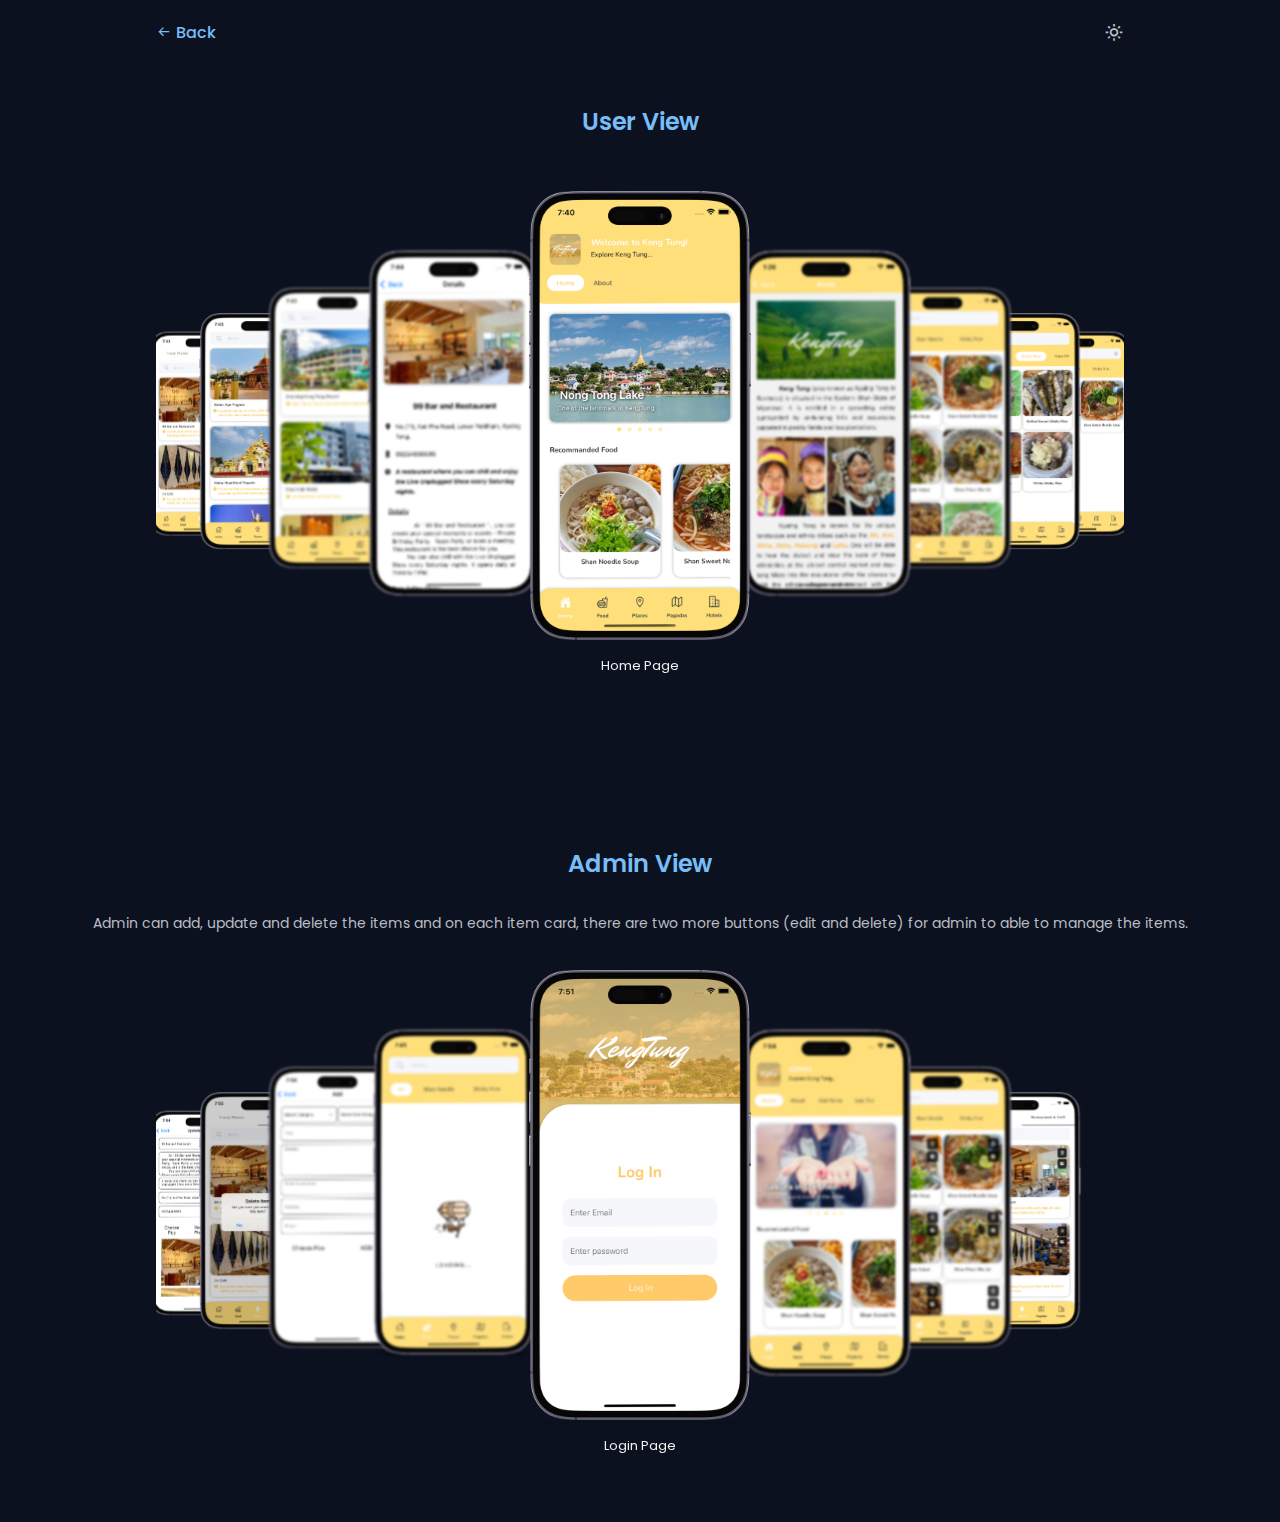
==== screen/KengTung_App.html @ 6d8c5354 "add new screen" ====
<!DOCTYPE html>
<html lang="en">
  <head>
    <meta charset="UTF-8" />
    <meta http-equiv="X-UA-Compatible" content="IE=edge" />
    <meta name="viewport" content="width=device-width, initial-scale=1.0" />
    <title>KengTung App Preview</title>
    <!--=============== Swiper CSS ===============-->
    <link rel="stylesheet" href="/assets/css/swiper-bundle.min.css" />
    <!--=============== CSS ===============-->
    <link rel="stylesheet" href="/assets/css/styles.css" />

    <!--=============== FAVICON ===============-->
    <link rel="shortcut icon" href="./assets/img/T-3.png" type="image/x-icon" />

    <!--=============== BOXICONS ===============-->
    <link
      href="https://unpkg.com/boxicons@2.1.4/css/boxicons.min.css"
      rel="stylesheet"
    />
  </head>
  <body>
    <header class="header" id="header">
      <nav class="nav container">
        <a href="/index.html" class="nav_logo">
          <i class="bx bx-arrow-back back_icon"></i> Back
        </a>

        <!-- Theme Change Button -->
        <i class="bx bx-sun change_theme" id="theme_button"></i>
      </nav>
    </header>
    <!-- ######## Main ####### -->
    <main class="main">
      <!--======== User Section =========-->
      <section class="user section">
        <h2 class="section__title">User View</h2>

        <div class="user_container container swiper">
          <div class="swiper-wrapper">
            <div class="user_card swiper-slide">
              <img src="/assets/img/userHome.png" class="user_image" />
              <p class="user_description">Home Page</p>
            </div>
            <div class="user_card swiper-slide">
              <img src="/assets/img/about.png" class="user_image" />
              <p class="user_description">About Page</p>
            </div>
            <div class="user_card swiper-slide">
              <img src="/assets/img/userFood.png" class="user_image" />
              <p class="user_description">Food Page</p>
            </div>
            <div class="user_card swiper-slide">
              <img src="/assets/img/userFoodC.png" class="user_image" />
              <p class="user_description">Sub-Category for Food Page</p>
            </div>
            <div class="user_card swiper-slide">
              <img src="/assets/img/search.png" class="user_image" />
              <p class="user_description">Search Bar</p>
            </div>
            <div class="user_card swiper-slide">
              <img src="/assets/img/places.png" class="user_image" />
              <p class="user_description">Travel Places Page</p>
            </div>
            <div class="user_card swiper-slide">
              <img src="/assets/img/restuarant.png" class="user_image" />
              <p class="user_description">Restaurant Page</p>
            </div>
            <div class="user_card swiper-slide">
              <img src="/assets/img/pagoda.png" class="user_image" />
              <p class="user_description">Pagoda Page</p>
            </div>
            <div class="user_card swiper-slide">
              <img src="/assets/img/hotel.png" class="user_image" />
              <p class="user_description">Hotel Page</p>
            </div>
            <div class="user_card swiper-slide">
              <img src="/assets/img/detail.png" class="user_image" />
              <p class="user_description">Detail Page</p>
            </div>
          </div>
        </div>
      </section>

      <section class="user section">
        <h2 class="section__title">Admin View</h2>
        <p class="section_description">
          Admin can add, update and delete the items and on each item card,
          there are two more buttons (edit and delete) for admin to able to
          manage the items.
        </p>
        <div class="user_container container swiper">
          <div class="swiper-wrapper">
            <div class="user_card swiper-slide">
              <img src="/assets/img/login.png" class="user_image" />
              <p class="user_description">Login Page</p>
            </div>
            <div class="user_card swiper-slide">
              <img src="/assets/img/adminHome.png" class="user_image" />
              <p class="user_description">Home Page</p>
            </div>
            <div class="user_card swiper-slide">
              <img src="/assets/img/adminFood.png" class="user_image" />
              <p class="user_description">Food Page</p>
            </div>
            <div class="user_card swiper-slide">
              <img src="/assets/img/adminRestaurant.png" class="user_image" />
              <p class="user_description">Restaurant Page</p>
            </div>
            <div class="user_card swiper-slide">
              <img src="/assets/img/edit.png" class="user_image" />
              <p class="user_description">Edit Items</p>
            </div>
            <div class="user_card swiper-slide">
              <img src="/assets/img/delete.png" class="user_image" />
              <p class="user_description">Delete Items</p>
            </div>
            <div class="user_card swiper-slide">
              <img src="/assets/img/add.png" class="user_image" />
              <p class="user_description">Add New Items</p>
            </div>
            <div class="user_card swiper-slide">
              <img src="/assets/img/loading.png" class="user_image" />
              <p class="user_description">Loading Animation</p>
            </div>
          </div>
        </div>
      </section>
    </main>

    <!--=============== Swiper JS ===============-->
    <script src="/assets/js/swiper-bundle.min.js"></script>

    <!-- =============== MAIN JS =============== -->
    <script src="/assets/js/main.js"></script>
  </body>
</html>
---- assets/css/styles.css ----
/*=============== GOOGLE FONTS ===============*/
@import url("https://fonts.googleapis.com/css2?family=Poppins:wght@400;500;600&display=swap");

/*=============== VARIABLES CSS ===============*/
:root {
  --header-height: 3.5rem;

  /*========== Colors ==========*/
  /*Color mode HSL(hue, saturation, lightness)*/
  /*
        Purple: hsl(250, 66%, 75%)
        Blue: hsl(207, 90%, 72%)
        Pink: hsl(356, 66%, 75%)
        Teal: hsl(174, 63%, 62%)
  */
  --first-hue: 207;
  --sat: 90%;
  --lig: 72%;
  --second-hue: 219;
  --first-color: hsl(var(--first-hue), var(--sat), var(--lig));
  --first-color-alt: hsl(var(--first-hue), var(--sat), 65%); /* -4% */
  --title-color: hsl(var(--second-hue), 15%, 95%);
  --text-color: hsl(var(--second-hue), 8%, 75%);
  --text-color-light: hsl(var(--second-hue), 4%, 55%);
  --body-color: hsl(var(--second-hue), 48%, 8%);
  --container-color: hsl(var(--second-hue), 32%, 12%);

  /*========== Font and typography ==========*/
  /*.5rem = 8px | 1rem = 16px ...*/
  --body-font: "Poppins", sans-serif;
  --biggest-font-size: 1.75rem;
  --h1-font-size: 1.5rem;
  --h2-font-size: 1.25rem;
  --h3-font-size: 1rem;
  --normal-font-size: 0.938rem;
  --small-font-size: 0.813rem;
  --smaller-font-size: 0.75rem;
  --tiny-font-size: 0.625rem;

  /*========== Font weight ==========*/
  --font-medium: 500;
  --font-semibold: 600;

  /*========== z index ==========*/
  --z-tooltip: 10;
  --z-fixed: 100;
  --z-modal: 1000;
}

/* Responsive typography */
@media screen and (min-width: 968px) {
  :root {
    --biggest-font-size: 2.5rem;
    --h1-font-size: 2.25rem;
    --h2-font-size: 1.5rem;
    --h3-font-size: 1.25rem;
    --normal-font-size: 1rem;
    --small-font-size: 0.875rem;
    --smaller-font-size: 0.813rem;
  }
}

/*=============== BASE ===============*/
* {
  box-sizing: border-box;
  padding: 0;
  margin: 0;
}

html {
  scroll-behavior: smooth;
}

body,
button,
input,
textarea {
  font-family: var(--body-font);
  font-size: var(--normal-font-size);
}

body {
  background-color: var(--body-color);
  color: var(--text-color);
  transition: 0.4s; /* for light mode animation */
}

h1,
h2,
h3 {
  color: var(--title-color);
  font-weight: var(--font-semibold);
}

ul {
  list-style: none;
}

a {
  text-decoration: none;
}

button {
  cursor: pointer;
  border: none;
  outline: none;
}

img {
  max-width: 100%;
  height: auto;
}

/*=============== THEME ===============*/
.change_theme {
  font-size: 1.25rem;
  cursor: pointer;
  transition: 0.3s;
}

.change_theme:hover {
  color: var(--first-color);
}

/*========== Variables Light theme ==========*/
body.light-theme {
  --title-color: hsl(var(--second-hue), 15%, 15%);
  --text-color: hsl(var(--second-hue), 8%, 35%);

  --body-color: hsl(var(--second-hue), 100%, 99%);
  --container-color: white;
}

/*========== 
    Color changes in some parts of 
    the website, in light theme
==========*/
.light-theme .scroll-header {
  box-shadow: 0 2px 4px hsla(0, 0%, 1%, 0.1);
}

.light-theme .nav_menu {
  background-color: hsla(var(--second-hue), 32%, 90%, 0.5);
}

.light-theme .skills_content,
.light-theme .contact_card {
  box-shadow: 0 2px 8px hsl(var(--second-hue), 48%, 8%, 0.15);
}
/* .light-theme .experience_list {
  transition: 0.1s;
} */
.light-theme .experience_list:hover {
  box-shadow: 0 2px 8px hsl(var(--second-hue), 48%, 8%, 0.15);
  /* border: 1px solid var(--first-color); */
  /* background-color: none; */
}

.light-theme .footer_decription,
.light-theme .footer_social-link,
.light-theme .button {
  color: var(--title-color);
}

.light-theme .footer_social-link:hover {
  color: white;
  background: var(--title-color);
}

.light-theme .contact_button {
  font-weight: var(--font-medium);
}

.light-theme .button:hover {
  color: var(--body-color);
}
.light-theme .button {
  box-shadow: none;
}

.light-theme .button-transparent {
  box-shadow: 0;
}

.light-theme .active-link,
.light-theme .home_photo-border {
  box-shadow: none;
}

.light-theme .button-transparent::before {
  opacity: 0;
}
/*=============== REUSABLE CSS CLASSES ===============*/
.container {
  max-width: 968px;
  margin-left: 1rem;
  margin-right: 1rem;
}

.grid {
  display: grid;
  gap: 1.25rem;
}

.main {
  overflow: hidden;
}

.section {
  padding: 4.5rem 0 1rem;
}

.section__title,
.section__subtitle {
  text-align: center;
}

.section__title {
  font-size: var(--h2-font-size);
  color: var(--first-color);
  margin-bottom: 2rem;
}

.section__subtitle {
  display: block;
  font-size: var(--smaller-font-size);
  color: var(--text-color-light);
}

/*=============== HEADER & NAV===============*/
.header {
  position: fixed;
  top: 0;
  left: 0;
  width: 100%;
  background-color: var(--body-color);
  z-index: var(--z-fixed);
  transition: 0.4s;
}

.nav {
  display: flex;
  justify-content: space-between;
  align-items: center;
  height: var(--header-height);
}

.nav_logo {
  color: var(--first-color);
  font-weight: var(--font-medium);
  transition: 0.4s;
}

.nav_logo:hover {
  color: var(--first-color-alt);
}

.nav_menu {
  position: fixed;
  /* width: 65px; */
  width: 100%;
  /* height: max-content; */
  /* margin: auto 0;
  inset: 0; */
  bottom: 0;
  left: 0;
  background-color: hsla(var(--second-hue), 32%, 16%, 0.8);
  /* border-radius: 0 2rem 2rem 0; */
  border-radius: 1rem 1rem 0 0;
  /* padding: 2.25rem 1rem; */
  padding: 1rem 2.2rem;
  backdrop-filter: blur(10px);
  transition: 0.4s;
}

.nav_list {
  display: grid;
  /* row-gap: 2rem; */
  /* column-gap: 2rem; */
  justify-content: space-between;
  display: flex;
}

.nav_link {
  color: var(--text-color);
  font-size: 1.15rem;
  padding: 0.45rem;
  border-radius: 5rem;
  display: flex;
  cursor: pointer;
}

/* KT Variables */
.back_icon {
  font-size: var(--small-font-size);
  color: var(--first-color);
  display: flex;
  width: fit-content;
  align-items: center;
  column-gap: 0.25rem;
  cursor: pointer;
  padding-left: 1px;
  padding-right: 1px;
  position: relative;
  transition: 0.4s;
}

.nav_logo:hover .back_icon {
  transform: translateX(-0.25rem);
}

/* Active link */
.active-link {
  background: linear-gradient(
    180deg,
    hsla(var(--first-hue), var(--sat), var(--lig), 1),
    hsla(var(--first-hue), var(--sat), var(--lig), 0.2)
  );

  box-shadow: 0 0 0.5em 0 var(--first-color);
  color: var(--title-color);
}

/* Change background header */
.scroll-header {
  box-shadow: 0 4px 4px hsla(0, 0%, 4%, 0.5);
}

/*=============== HOME ===============*/
.home_container {
  position: relative;
  row-gap: 4rem;
  padding-top: 2rem;
}

.home_data {
  text-align: center;
}

.home_greeting,
.home_position {
  font-size: var(--small-font-size);
  font-weight: var(--font-medium);
}

.home_greeting {
  display: block;
  color: var(--title-color);
  margin-bottom: 0.25rem;
}

.home_name {
  font-size: var(--h1-font-size);
  color: var(--first-color);
  margin-bottom: 0.2rem;
}

.home_position {
  color: var(--text-color);
  margin-bottom: 2.25rem;
}

.home_profile-img {
  width: 190px;
  max-width: 95%;
}

.home_photo {
  width: 190px;
  height: 290px;
  background: linear-gradient(
    180deg,
    hsla(var(--first-hue), var(--sat), var(--lig), 0.05),
    hsla(var(--first-hue), var(--sat), var(--lig), 1)
  );
  display: flex;
  align-items: flex-end;
  justify-content: center;
  border-radius: 10rem 10rem 10rem 10rem;
  overflow: hidden;
}

.home_photo-border {
  justify-self: center;
  border: 2px solid var(--first-color);

  border-radius: 10rem 10rem 10rem 10rem;
  padding: 0.3rem;
  box-shadow: 0 0 0.5em 0 var(--first-color-alt);
}

.home_button {
  justify-content: center;
  align-items: center;
}
/*=============== BUTTONS ===============*/
.button {
  display: inline-block;
  background-color: var(--first-color);
  padding: 0.75rem 1rem;
  border-radius: 0.5rem;
  color: var(--body-color);
  font-size: var(--small-font-size);
  font-weight: var(--font-medium);
  transition: 0.4s;
  box-shadow: inset 0 0 0.5em 0 var(--first-color),
    0 0 0.5em 0 var(--first-color);
}

.button-transparent {
  background-color: transparent;
  color: var(--first-color);
  border: 2px solid var(--first-color);
  box-shadow: inset 0 0 0.5em 0 var(--first-color),
    0 0 0.5em 0 var(--first-color);
  position: relative;
}

.button-transparent::before {
  content: "";
  position: absolute;
  background: var(--first-color);
  top: 90%;
  left: 0;
  width: 100%;
  height: 100%;
  transform: perspective(8em) rotatex(40deg) scale(0.7, 0.15);
  filter: blur(2em);
  /* opacity: 0.7; */
}

.button:hover {
  color: var(--body-color);
  background-color: var(--first-color-alt);
}

/*=============== ABOUT ===============*/
.about_container {
  row-gap: 2.5rem;
}

.about_data {
  text-align: center;
  transition: 0.4s;
}

.about_description {
  text-align: justify;
  margin: 0 1rem 2rem 1rem;
}
/*=============== ABOUT ===============*/
.skills_container {
  row-gap: 2rem;
  padding-top: 1rem;
}

.skills_content {
  background-color: var(--container-color);
  padding: 1.5rem;
  border-radius: 1.25rem;
}

.skills_title {
  font-size: var(--normal-font-size);
  font-weight: var(--font-medium);
  color: var(--first-color);
  text-align: center;
  margin-bottom: 1.5rem;
}

.skills_box {
  display: flex;
  justify-content: center;
  column-gap: 2.5rem;
}

.skills_group {
  display: grid;
  align-content: flex-start;
  row-gap: 1.5rem;
}

.skills_data {
  display: flex;
  column-gap: 0.5rem;
}

.skills .bxs-check-circle {
  color: var(--first-color);
  font-size: 1rem;
  font-weight: var(--font-medium);
}

.skills_name {
  font-size: var(--normal-font-size);
  font-weight: var(--font-medium);
  line-height: 18px;
}

.skills_level {
  font-size: var(--tiny-font-size);
}

/*=============== EXPERIENCE ===============*/
.experience_container {
  row-gap: 1.2rem;
  padding-top: 5.5rem;
  padding-bottom: 2rem;
}
.experience_data {
  width: 80%;
  height: auto;
  position: relative;
  justify-self: center;
  align-self: center;
}

.experience_items {
  list-style: none;
  margin-left: 1rem;
}
.experience_items::after {
  position: absolute;
  content: " ";
  width: 2px;
  height: 100%;
  background-image: linear-gradient(
    to bottom,
    var(--first-color),
    var(--first-color-alt)
  );
  left: -14px;
}

.experience_list {
  width: 100%;
  height: auto;
  padding: 15px 20px;
  /* background-color: var(--container-color); */
  box-shadow: 1px 1p 25px #0000008a;
  border-radius: 1rem;
  margin-bottom: 4.5rem;
  float: none;
  clear: none;
  position: relative;
  z-index: 99;
  transition: 0.4s;
}

.experience_list:hover {
  background-color: var(--container-color);
}

.experience_list:nth-child(odd) {
  float: left;
  clear: right;
}

.experience_list:nth-child(even) {
  float: right;
  clear: left;
}

.experience_list:last-child {
  margin-bottom: 0;
}

.exp_title {
  font-size: var(--normal-font-size);
  font-weight: var(--font-medium);
  color: var(--title-color);
}

.exp_description {
  font-size: var(--small-font-size);
  margin: 0.75rem 0;
  color: var(--text-color);
}

.exp_link {
  font-size: var(--smaller-font-size);
  color: var(--title-color);
  display: flex;
  width: fit-content;
  align-items: center;
  column-gap: 0.25rem;
  cursor: pointer;
  float: none;
  clear: none;
  position: relative;
}

.exp_link-icon {
  font-size: 1rem;
  transition: 0.4s;
}

.exp_link:hover .exp_link-icon {
  transform: translateX(0.25rem);
}

.exp_date {
  position: absolute;
  top: -28px;
  left: 15px;
  padding: 0.12rem 1rem;
  background-color: var(--first-color);
  /* border: 1px solid var(--first-color); */
  border-radius: 0.5rem;
  font-size: var(--smaller-font-size);
  font-weight: var(--font-medium);
  color: var(--body-color);
  display: grid;
  place-items: center;
}

.exp_circle {
  width: 25px;
  height: 25px;
  background-color: #a8d5ff;
  border-radius: 50%;
  position: absolute;
  top: 0;
  left: -29px;
  opacity: 1;
  transform: translate(-50%, -50%);
  box-shadow: inset 0 0 0.5em 0 #a8d5ff, 0 0 0.5em 0 #a8d5ff;
}

.exp_circle::after {
  content: " ";
  width: 15px;
  height: 15px;
  background-color: #379eff;
  border-radius: 50%;
  position: absolute;
  top: 50%;
  left: 50%;
  transform: translate(-50%, -50%);
  box-shadow: 0 0 0.7em 0 #379eff;
}

/*=============== SERVICES ===============*/

/* Services modal */

/*Active modal*/

/*=============== WORK ===============*/

/* Active item work*/

/*=============== TESTIMONIAL ===============*/

/* Swiper class */

/*=============== CONTACT ===============*/

/*=============== FOOTER ===============*/
.footer_container {
  padding: 3rem 0 8rem;
  transition: 0.4s;
  /* height: 100%; */
}

.footer {
  background-color: var(--first-color);
  /* height: 100vh; */
}

.footer_title {
  color: var(--body-color);
  font-size: 1.6rem;
  font-style: italic;
  text-align: center;
  margin-bottom: 1.5rem;
  margin-top: 1rem;
}

.footer_decription {
  color: white;
  text-align: center;
  margin-bottom: 2rem;
  font-size: var(--h3-font-size);
}

.footer_social {
  display: flex;
  justify-content: center;
  column-gap: 1.5rem;
  margin-bottom: 2rem;
}

.footer_social-link {
  color: white;
  background-color: var(--body-color);
  font-size: 1rem;
  padding: 0.25rem;
  border-radius: 0.25rem;
  display: inline-flex;
  transition: 0.4s;
}

.footer_social-link:hover {
  background-color: white;
  color: var(--body-color);
  border-radius: 50%;
  transform: scale(1.2);
}

.contact_info {
  display: grid;
  gap: 1rem;
}

.contact_card {
  background-color: var(--container-color);
  padding: 1rem;
  border-radius: 1rem;
  text-align: center;
}

.contact_card-title,
.contact_card-data {
  font-size: var(--small-font-size);
}

.contact_card-title {
  font-weight: var(--font-medium);
}

.contact_card-data {
  margin-bottom: 0.75rem;
  display: block;
}

.contact_button {
  display: flex;
  color: var(--first-color);
  font-size: var(--small-font-size);
  align-items: center;
  justify-content: center;
  column-gap: 0.25rem;
  cursor: pointer;
}

.contact_button:hover .contact_button-icon {
  transform: translateX(0.25rem);
}

.contact_button-icon {
  font-size: 1rem;
  transition: 0.4s;
}

/*=============== Swiper ===============*/

.user_card {
  background-position: center;

  position: relative;
  width: 100%;
  overflow: hidden;
  filter: blur(1.5px);
  transition: 0.4s;
}

.swiper {
  width: auto;
  padding-top: 20px;
  padding-bottom: 50px;
  position: relative;
}

.swiper-slide-active {
  filter: blur(0px);
}

.user_image {
  width: 100%;
  display: block;
  box-shadow: 0px -4px 8px 0px rgba(0, 0, 0, 0.2);
  overflow: hidden;
  padding: 0 10px 0 10px;
}

.user_description {
  text-align: center;
  font-size: var(--smaller-font-size);
  padding-top: 1rem;
  color: var(--title-color);
  display: none;
  transition: 0.4s;
  align-self: center;
}

.swiper-slide-active .user_description {
  display: block;
}

/* .swiper-slide {
  background-position: center;
  background-size: cover;
  width: 300px;
  height: 300px;
}

.swiper-slide img {
  display: block;
  width: 100%;
} */

.swiper-3d .swiper-slide-shadow-left,
.swiper-3d .swiper-slide-shadow-right {
  background-image: none;
}

.section_description {
  align-self: center;
  text-align: justify;
  padding-right: 2rem;
  padding-left: 2rem;
  padding-bottom: 1rem;
  font-size: var(--smaller-font-size);
  display: flex;
  justify-content: space-around;
}

/*=============== SCROLL BAR ===============*/
.popup {
  position: relative;
  display: inline-block;
  cursor: pointer;
  -webkit-user-select: none;
  -moz-user-select: none;
  -ms-user-select: none;
  user-select: none;
}

/* The actual popup */
.popuptext {
  display: none;
  font-size: var(--smaller-font-size);
  background-color: #555;
  color: #fff;
  text-align: center;
  border-radius: 6px;
  padding: 0.5rem 0.8rem;
  /* position: absolute; */
  z-index: 100;
  justify-self: center;
  /* display: inline-grid; */

  bottom: -312%;
  transition: 0.4s;
}

/* Popup arrow */

/* Toggle this class - hide and show the popup */
.show {
  display: inline-grid;
  -webkit-animation: fadeIn 1s;
  animation: fadeIn 1s;
}

/* Add animation (fade in the popup) */
@-webkit-keyframes fadeIn {
  from {
    opacity: 0;
  }
  to {
    opacity: 0.8;
  }
}

@keyframes fadeIn {
  from {
    opacity: 0;
  }
  to {
    opacity: 0.8;
  }
}

/*=============== SCROLL BAR ===============*/
::-webkit-scrollbar {
  width: 0.3rem;
  border-radius: 0.3rem;
  background-color: hsl(var(--second-hue), 8%, 38%);
}

::-webkit-scrollbar-thumb {
  /* background-color: hsl(var(--second-hue), 8%, 26%); */
  background-color: var(--first-color);
  border-radius: 0.5rem;
}

::-webkit-scrollbar-thumb:hover {
  background-color: var(--first-color-alt);
}

/*=============== BREAKPOINTS ===============*/
/* For small devices */
@media screen and (max-width: 320px) {
  .nav_menu {
    padding: 0.7rem 1.5rem;
  }

  .nav_link {
    font-size: 1rem;
  }

  .home_name {
    font-size: var(--h2-font-size);
  }

  .home_photo {
    width: 160px;
    height: 250px;
  }

  .skills_box {
    column-gap: 0.5rem;
  }
  .skills_title,
  .exp_title {
    font-size: var(--small-font-size);
  }
  .skills_name {
    font-size: var(--smaller-font-size);
  }
}

.exp_circle {
  width: 21px;
  height: 21px;
}

.exp_circle::after {
  width: 11px;
  height: 11px;
}

.exp_description {
  font-size: var(--smaller-font-size);
}

.footer_title {
  font-size: var(--h2-font-size);
}

.footer_decription {
  font-size: var(--small-font-size);
}

/* .contact_card-data {
  font-size: var(--small-font-size);
} */

/* For medium devices */
@media screen and (min-width: 576px) {
  .about_description {
    padding: 0 4rem;
  }

  .skills_container {
    justify-content: center;
  }

  .skills_content {
    padding: 2rem 3.5rem;
  }

  .experience_items {
    margin: 0;
  }

  .experience_items::after {
    left: auto;
  }
  .experience_data {
    width: 70%;
  }
  .experience_list {
    width: 50%;
  }

  .experience_list:nth-child(odd) {
    text-align: right;
  }

  .experience_list:nth-child(odd) {
    float: left;
    clear: right;
    transform: translateX(-30px);
  }

  .experience_list:nth-child(odd) .exp_date {
    right: 20px;
    left: auto;
  }

  .experience_list:nth-child(odd) .exp_circle {
    right: -31px;
    transform: translate(50%, -50%);
    left: auto;
  }

  .experience_list:nth-child(even) {
    float: right;
    clear: left;
    transform: translateX(30px);
  }

  .experience_list:nth-child(odd) .exp_link {
    float: right;
    clear: left;
  }
  .experience_list:nth-child(even) .exp_link {
    float: left;
    clear: right;
  }
  .footer_container {
    padding-right: 4rem;
    padding-left: 4rem;
  }

  .footer_decription {
    font-size: var(--normal-font-size);
  }

  /* .user_container {
    width: 800px;
  } */
}

@media screen and (min-width: 767px) {
  .contact_info {
    grid-template-columns: repeat(2, 50%);
  }

  .contact_card-data {
    word-wrap: break-word;
  }

  .contact_info {
    justify-content: center;
  }

  .section_description {
    font-size: var(--small-font-size);
  }
}

/* For large devices */
@media screen and (min-width: 992px) {
  /* #footer {
    height: 100vh;
  }

  .footer {
    height: 100%;
  } */

  .container {
    margin-left: auto;
    margin-right: auto;
  }

  .section {
    padding: 6.5rem 0 1rem;
  }

  .section_title {
    margin-bottom: 3.5rem;
  }

  .nav {
    height: calc(var(--header-height) + 0.5rem);
  }

  .home_photo {
    width: 225px;
    height: 340px;
  }

  .home_profile-img {
    width: 240px;
  }

  .nav_menu {
    position: fixed;
    width: 70px;
    /* width: 100%; */
    height: max-content;
    margin: auto 0;
    inset: 0;
    /* bottom: 0;
    left: 0; */
    background-color: hsla(var(--second-hue), 32%, 16%, 0.8);
    border-radius: 0 1.5rem 1.5rem 0;
    /* border-radius: 1rem 1rem 0 0; */
    padding: 2.5rem 1rem;
    /* padding: 1rem 2.2rem; */
    backdrop-filter: blur(10px);
    transition: 0.4s;
  }

  .nav_list {
    display: grid;
    row-gap: 2rem;
    column-gap: 2rem;
    justify-content: space-between;
    /* display: flex; */
  }

  .skills_content {
    padding: 3rem 4.5rem;
  }
  .skills_title {
    margin-bottom: 2rem;
  }
  .skills_box {
    column-gap: 4rem;
  }

  .footer_container {
    justify-content: center;
    display: flex;
    align-items: center;
    height: 100%;
    flex-direction: column;
    padding: 4.5rem;
  }

  .contact_info {
    width: 70%;
    justify-content: flex;
  }

  .experience_list:nth-child(odd) {
    text-align: right;
  }
  .experience_list:nth-child(odd) .exp_link {
    float: right;
    clear: left;
  }
  .experience_list:nth-child(even) .exp_link {
    float: left;
    clear: right;
  }
}
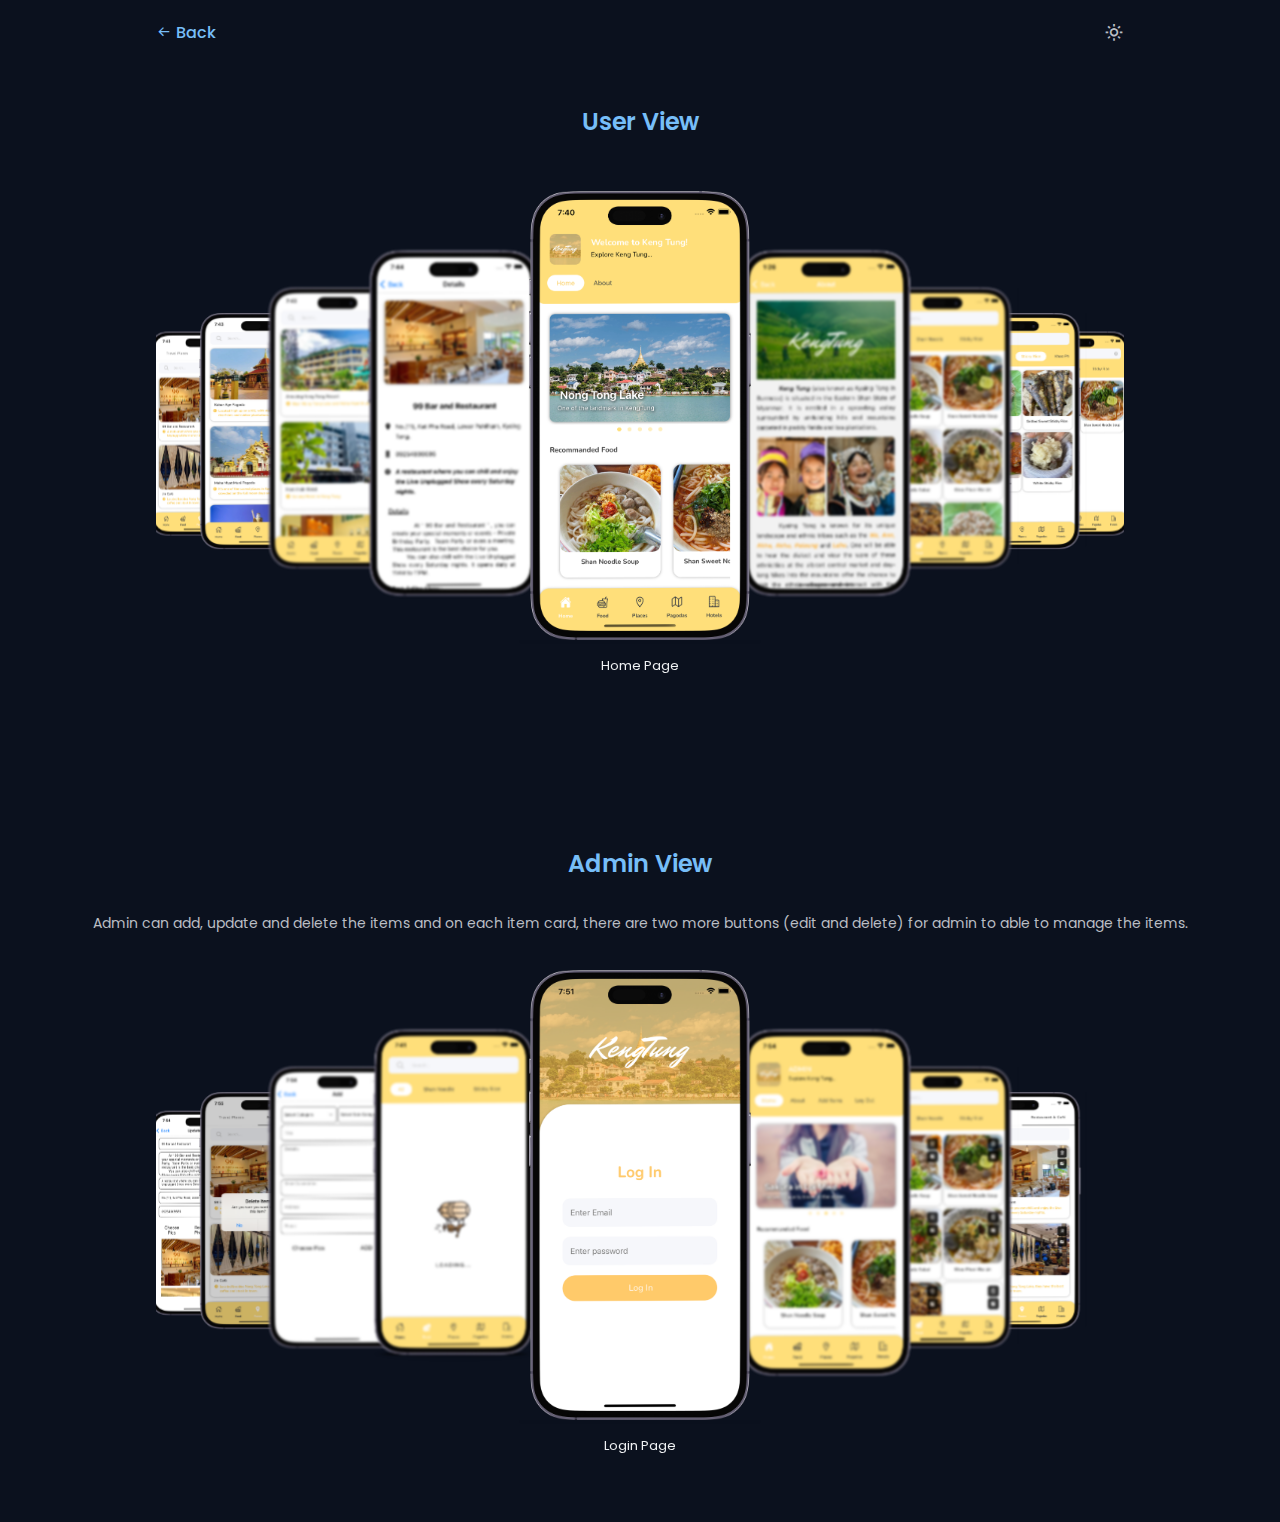
==== commit 5518e1c2: "change code" ====
--- a/screen/KengTung_App.html
+++ b/screen/KengTung_App.html
@@ -127,6 +127,8 @@
         </div>
       </section>
     </main>
+    <!--=============== Scroll JS ===============-->
+    <script src="assets/js/scrollreveal.min.js"></script>
 
     <!--=============== Swiper JS ===============-->
     <script src="/assets/js/swiper-bundle.min.js"></script>
